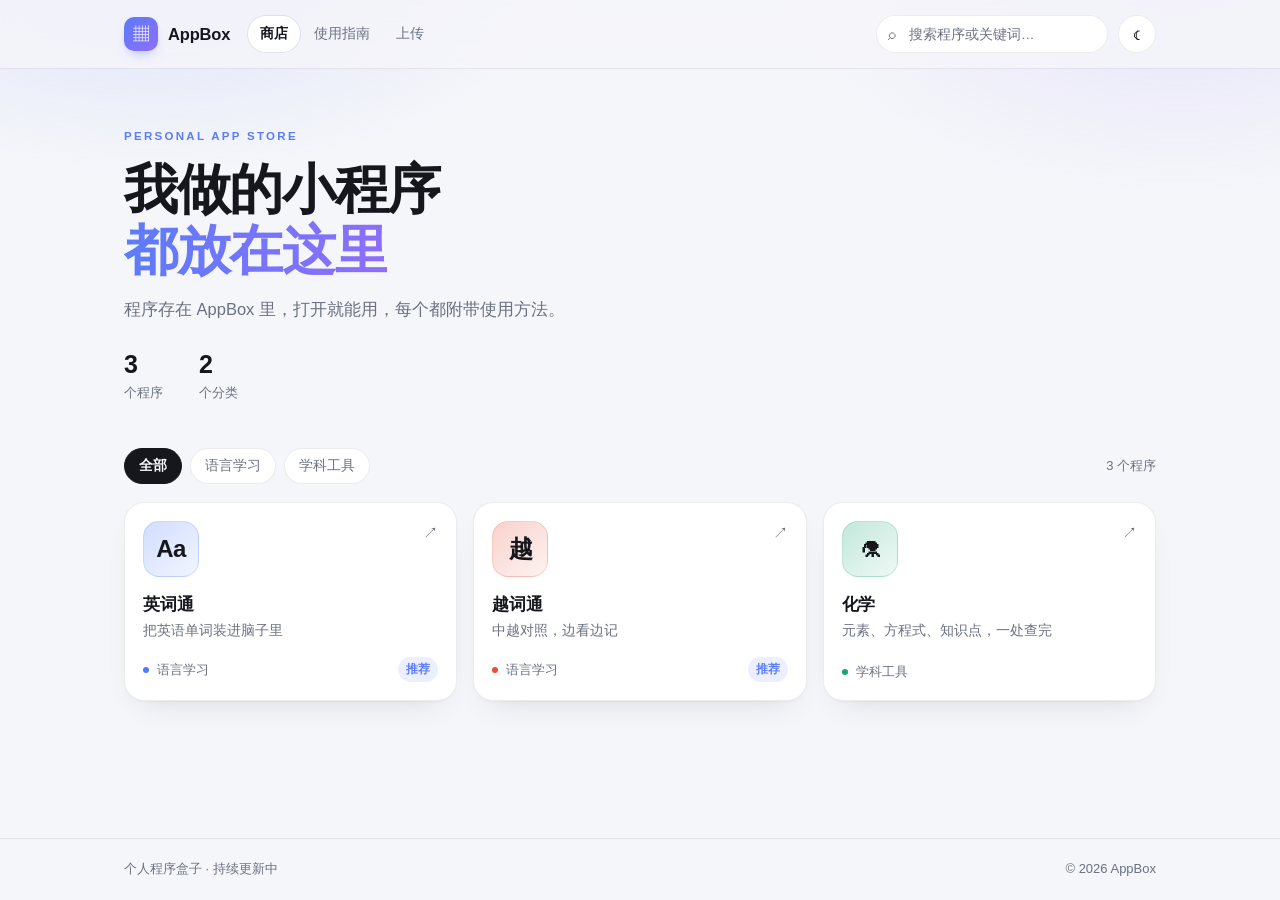
==== index.html @ 3e3a541c "AppBox: add index.html" ====
<!DOCTYPE html>
<html lang="zh-CN">
<head>
  <meta charset="UTF-8">
  <meta name="viewport" content="width=device-width, initial-scale=1">
  <title>AppBox · 我做的小程序都放在这里</title>
  <meta name="description" content="AppBox — 一个属于你自己的程序盒子。程序存在自己的存储空间里，打开就能用，每个程序都附带使用方法。">
  <meta name="theme-color" content="#f5f6fa">
  <link rel="icon" href="data:image/svg+xml,%3Csvg xmlns='http://www.w3.org/2000/svg' viewBox='0 0 32 32'%3E%3Crect width='32' height='32' rx='8' fill='%235b7cfa'/%3E%3Crect x='8' y='8' width='7' height='7' rx='2' fill='white'/%3E%3Crect x='17' y='8' width='7' height='7' rx='2' fill='white'/%3E%3Crect x='8' y='17' width='7' height='7' rx='2' fill='white'/%3E%3Crect x='17' y='17' width='7' height='7' rx='2' fill='white'/%3E%3C/svg%3E">
  <link rel="stylesheet" href="assets/style.css">
</head>
<body>

  <header class="site-header">
    <div class="wrap header-inner">
      <a class="brand" href="#/">
        <span class="brand-mark" id="brandMark">▦</span>
        <span class="brand-name" id="brandName">AppBox</span>
      </a>
      <nav class="site-nav" aria-label="主导航">
        <a href="#/" data-nav="store" class="is-active">商店</a>
        <a href="#/guide" data-nav="guide">使用指南</a>
        <a href="#/upload" data-nav="upload">上传</a>
      </nav>
      <div class="header-tools">
        <label class="search">
          <span aria-hidden="true">⌕</span>
          <input id="searchInput" type="search" placeholder="搜索程序或关键词…" autocomplete="off" aria-label="搜索程序">
        </label>
        <button class="icon-btn" id="themeBtn" type="button" aria-label="切换深色模式">☾</button>
      </div>
    </div>
  </header>

  <main>
    <!-- ============ 商店首页 ============ -->
    <section id="view-store" class="view">
      <div class="wrap">
        <section class="hero">
          <p class="hero-kicker">PERSONAL APP STORE</p>
          <h1>我做的小程序<br><span class="grad">都放在这里</span></h1>
          <p class="hero-sub" id="heroSub">程序存在 AppBox 里，打开就能用，每个都附带使用方法。</p>
          <div class="hero-stats">
            <div class="stat"><strong id="statApps">0</strong><span>个程序</span></div>
            <div class="stat"><strong id="statCats">0</strong><span>个分类</span></div>
          </div>
        </section>

        <div class="toolbar">
          <div class="chips" id="categoryChips" role="group" aria-label="按分类筛选"></div>
          <p class="result-count" id="resultCount" aria-live="polite"></p>
        </div>

        <div class="grid" id="appGrid"></div>

        <div class="empty" id="emptyState" hidden>
          <div class="empty-icon" aria-hidden="true">⌕</div>
          <p>没有找到匹配的程序</p>
          <button class="btn ghost" id="clearSearch" type="button">清空搜索</button>
        </div>
      </div>
    </section>

    <!-- ============ 程序详情（由 JS 渲染） ============ -->
    <section id="view-app" class="view" hidden></section>

    <!-- ============ 上传程序 ============ -->
    <section id="view-upload" class="view" hidden>
      <div class="wrap upload">
        <header class="upload-hero">
          <p class="hero-kicker">PUBLISH</p>
          <h1>上传程序</h1>
          <p class="guide-lead">程序会提交进 AppBox 的仓库/存储空间：网页程序在线打开，安装包和压缩包提供下载。上传需要密码。</p>
        </header>

        <div class="panel auth-panel" id="authPanel">
          <h2>输入上传密码</h2>
          <p class="muted" id="authHint">上传前需要密码。</p>
          <div class="auth-row">
            <input type="password" id="tokenInput" placeholder="上传密码" autocomplete="off">
            <button class="btn primary" id="tokenBtn" type="button">解锁上传</button>
          </div>
          <p class="form-msg" id="authMsg"></p>
        </div>

        <div class="panel" id="githubSetup" hidden>
          <h2>还差几步，把 AppBox 挂到 GitHub</h2>
          <ol class="setup-list">
            <li>创建一个<strong>公开仓库</strong>（例如 <code>AppBox</code>），把整个项目推上去。</li>
            <li>仓库 <strong>Settings → Pages</strong>，选择 Deploy from a branch，分支选 <code>main</code>，目录选 <code>/(root)</code>。</li>
            <li>打开 <code>assets/config.js</code>，把 <code>owner</code> 填成你的 GitHub 用户名，<code>repo</code> 填仓库名，保存并推送。</li>
            <li>创建细粒度令牌：GitHub 头像 → Settings → Developer settings → Personal access tokens → Fine-grained tokens。只授权这个仓库，权限选 <code>Contents: Read and write</code>。</li>
            <li>回到这个页面刷新，输入上传密码，再粘贴一次令牌即可。</li>
          </ol>
          <p class="form-hint">令牌只保存在你的浏览器里，并用上传密码加密，不会写进仓库。Pages 每次发布后约 1 分钟生效。</p>
          <a class="btn ghost" href="https://github.com/settings/personal-access-tokens/new" target="_blank" rel="noopener">创建 GitHub 令牌</a>
        </div>

        <div class="panel" id="tokenPanel" hidden>
          <h2>设置 GitHub 写入令牌</h2>
          <p class="muted">
            粘贴一次细粒度令牌（<code>Contents: Read and write</code>）。它只会加密保存在本机浏览器，
            不会上传到任何服务器，也不会进仓库。换密码或换电脑时重新粘贴即可。
          </p>
          <div class="auth-row">
            <input type="password" id="ghTokenInput" placeholder="github_pat_..." autocomplete="off">
            <button class="btn primary" id="ghTokenBtn" type="button">保存令牌</button>
          </div>
          <p class="form-msg" id="ghTokenMsg"></p>
        </div>

        <form class="panel upload-form" id="uploadForm" hidden>
          <h2>程序信息</h2>

          <div class="form-grid">
            <label class="field">
              <span>类型</span>
              <select id="fKind">
                <option value="web">网页程序 · 上传 zip，站内打开</option>
                <option value="link">外部网址 · 新窗口打开</option>
                <option value="download">可下载文件 · 安装包 / 压缩包</option>
              </select>
            </label>
            <label class="field">
              <span>名称</span>
              <input id="fName" maxlength="60" placeholder="例如：英词通">
            </label>
            <label class="field">
              <span>链接标识</span>
              <input id="fId" maxlength="40" placeholder="例如：yingcitong">
              <span class="form-hint">小写字母、数字、短横线。详情页链接会用它，例如 #/app/yingcitong</span>
            </label>
            <label class="field">
              <span>一句话介绍</span>
              <input id="fTagline" maxlength="80" placeholder="显示在卡片上，越短越好">
            </label>
            <label class="field">
              <span>分类</span>
              <input id="fCategory" maxlength="20" placeholder="例如：语言学习">
            </label>
            <label class="field">
              <span>图标</span>
              <input id="fIcon" maxlength="6" placeholder="一个字符，例如 Aa、越、⚗">
            </label>
            <label class="field">
              <span>主题色</span>
              <input id="fAccent" type="color" value="#5b7cfa">
            </label>
            <label class="field">
              <span>标签</span>
              <input id="fTags" placeholder="用逗号分隔，例如：英语, 单词">
            </label>
          </div>

          <div class="field" id="urlField" hidden>
            <span>网址</span>
            <input id="fUrl" placeholder="https://example.com/你的程序">
            <span class="form-hint">外部网址会在新窗口打开；如果对方网站不允许被嵌入，站内打开会自动关闭。</span>
          </div>

          <div class="field" id="fileField">
            <span id="fileLabel">程序压缩包（zip）</span>
            <input id="fFile" type="file" accept=".zip">
            <span class="form-hint" id="fileHint">把网页程序文件夹压成 zip，压缩包里最外层要有 index.html。</span>
          </div>

          <div class="form-grid">
            <label class="field wide">
              <span>详细介绍</span>
              <textarea id="fDesc" rows="4" placeholder="这个程序是做什么的，适合谁用。空一行会分成新段落。"></textarea>
            </label>
            <label class="field wide">
              <span>使用方法（一行一步，格式：标题 | 说明）</span>
              <textarea id="fUsage" rows="4" placeholder="打开程序 | 点击开始按钮&#10;选择词库 | 选今天要背的一组"></textarea>
            </label>
            <label class="field wide">
              <span>小提示（一行一条）</span>
              <textarea id="fTips" rows="2" placeholder="每天 10 分钟就够"></textarea>
            </label>
          </div>

          <div class="checks">
            <label><input type="checkbox" id="fFeatured"> 标记为推荐</label>
            <label><input type="checkbox" id="fEmbed" checked> 允许站内打开（仅网页程序）</label>
          </div>

          <div class="form-actions">
            <button class="btn primary" id="submitBtn" type="submit">上传并发布</button>
            <span class="form-msg" id="formMsg"></span>
          </div>
          <p class="publish-note" id="publishNote" hidden></p>
        </form>

        <div class="panel" id="managePanel" hidden>
          <h2>已发布的程序</h2>
          <p class="muted">重新上传同一个链接标识会覆盖旧程序；删除会同时清掉存储里的文件。</p>
          <ul class="manage-list" id="manageList"></ul>
        </div>
      </div>
    </section>

    <!-- ============ 使用指南 ============ -->
    <section id="view-guide" class="view" hidden>
      <div class="wrap guide">
        <header class="guide-hero">
          <p class="hero-kicker">HOW TO USE</p>
          <h1>使用指南</h1>
          <p class="guide-lead">AppBox 可以免费挂在 GitHub Pages 上：网页程序在线打开，安装包提供下载，上传需要密码。下面是完整用法。</p>
          <div class="toc">
            <button class="chip" type="button" data-scroll="sec-use">怎么用这个站</button>
            <button class="chip" type="button" data-scroll="sec-type">三种程序类型</button>
            <button class="chip" type="button" data-scroll="sec-add">上传程序</button>
            <button class="chip" type="button" data-scroll="sec-github">GitHub 上线</button>
            <button class="chip" type="button" data-scroll="sec-faq">常见问题</button>
          </div>
        </header>

        <section class="guide-sec" id="sec-use">
          <h2><span class="step-num">1</span>怎么用这个站</h2>
          <ul class="plain">
            <li><strong>浏览：</strong>首页的卡片就是所有程序，点进去能看到介绍和具体的使用方法。</li>
            <li><strong>查找：</strong>右上角可以搜名字、标签和介绍；顶部的分类可以只看某一类。</li>
            <li><strong>打开：</strong>网页程序会在站内窗口直接运行，也可以单独开一页；可下载文件会触发下载。</li>
            <li><strong>分享：</strong>每个程序都有独立链接，点「复制链接」发给别人，对方打开就直接到那个程序。</li>
          </ul>
          <div class="callout">手机上也能用，页面会自动适配窄屏。站点发布到网上之后，发给朋友一个网址就够了。</div>
        </section>

        <section class="guide-sec" id="sec-type">
          <h2><span class="step-num">2</span>三种程序类型</h2>
          <p>上传时按程序的实际形态选一种即可：</p>
          <div class="table-wrap">
            <table>
              <thead>
                <tr><th>类型</th><th>适合什么</th><th>访客看到</th></tr>
              </thead>
              <tbody>
                <tr>
                  <td><strong>网页程序</strong></td>
                  <td>HTML / CSS / JS 做的工具、小游戏、练习页</td>
                  <td>「打开程序」，在站内窗口里运行</td>
                </tr>
                <tr>
                  <td><strong>外部网址</strong></td>
                  <td>已经部署在别处的网页</td>
                  <td>「打开链接」，新窗口跳转</td>
                </tr>
                <tr>
                  <td><strong>可下载文件</strong></td>
                  <td>exe、apk、zip、安装包、文档</td>
                  <td>「下载程序」，从 AppBox 下载</td>
                </tr>
              </tbody>
            </table>
          </div>
          <div class="callout">网页程序只能访问自己目录里的文件。如果程序需要读取用户电脑上的文件，请用「可下载文件」或改成让用户手动选择文件。</div>
        </section>

        <section class="guide-sec" id="sec-add">
          <h2><span class="step-num">3</span>上传程序</h2>

          <div class="guide-step">
            <h3>第一步：打开站点</h3>
            <p><strong>GitHub 模式：</strong>直接访问你的 Pages 地址，一般是 <code>https://用户名.github.io/仓库名/</code>。</p>
            <p><strong>本地模式：</strong>双击 <code>start.bat</code>，浏览器会自动打开 http://localhost:8080 。</p>
          </div>

          <div class="guide-step">
            <h3>第二步：输入上传密码</h3>
            <p>点顶部「上传」，输入上传密码。密码在 <code>assets/config.js</code> 里以哈希形式保存，不存明文。</p>
            <p>GitHub 模式下第一次还需要粘贴一次 GitHub 写入令牌。令牌只保存在本机浏览器里，用密码加密，不会进仓库；换电脑或换密码时重新粘贴即可。</p>
          </div>

          <div class="guide-step">
            <h3>第三步：填写程序信息</h3>
            <p>名称和「链接标识」是必填的。链接标识决定详情页地址，只能用<strong>小写字母、数字和短横线</strong>，例如 <code>yingcitong</code>。图标可以填一个字符，也可以用 <code>assets/</code> 下的图片路径。</p>
            <p>「使用方法」一行写一步，用竖线分开标题和说明，例如：</p>
            <pre class="tree">打开程序 | 点击开始按钮
选择词库 | 选今天要背的一组
开始记忆 | 认识的点「认识」，不熟的点「再记一次」</pre>
          </div>

          <div class="guide-step">
            <h3>第四步：选文件或填网址</h3>
            <ul class="plain">
              <li><strong>网页程序：</strong>选择整个程序文件夹，最外层要有 <code>index.html</code>。GitHub 模式会逐个文件提交到 <code>apps/标识/</code>；本地模式上传 zip，服务器会解压到同一位置。</li>
              <li><strong>外部网址：</strong>直接填以 <code>http://</code> 或 <code>https://</code> 开头的地址。</li>
              <li><strong>可下载文件：</strong>选一个文件，提交到 <code>files/</code>，访客点按钮就下载。</li>
            </ul>
            <p>GitHub 免费仓库单文件上限 100 MB，Pages 站点总量 1 GB，所以上传页把单个文件限制在 50 MB；更大的安装包建议放到 GitHub Releases。</p>
          </div>

          <div class="guide-step">
            <h3>第五步：发布</h3>
            <p>点「上传并发布」。GitHub 模式会把文件和信息提交到仓库，Pages 大约 1 分钟后更新；本地模式会立即生效。要换版本时，用<strong>同一个链接标识</strong>重新上传，会覆盖旧程序。</p>
          </div>
        </section>

        <section class="guide-sec" id="sec-github">
          <h2><span class="step-num">4</span>GitHub 免费上线</h2>
          <p>AppBox 的 GitHub 模式是纯静态的，不需要服务器，也不需要付费：</p>

          <div class="guide-step">
            <h3>1. 推送仓库</h3>
            <p>在 GitHub 新建一个<strong>公开仓库</strong>（建议叫 <code>AppBox</code>），把整个项目推上去。免费账号的 Pages 只能发布公开仓库，所以程序源码和文件都是公开的。</p>
          </div>

          <div class="guide-step">
            <h3>2. 打开 Pages</h3>
            <p>仓库 <strong>Settings → Pages</strong>，Source 选 <code>Deploy from a branch</code>，分支选 <code>main</code>，目录选 <code>/(root)</code>。保存后等一两分钟。</p>
          </div>

          <div class="guide-step">
            <h3>3. 填仓库信息</h3>
            <p>打开 <code>assets/config.js</code>，把 <code>mode</code> 保持为 <code>github</code>，填好 <code>owner</code>（用户名）和 <code>repo</code>（仓库名），推送后刷新站点。</p>
          </div>

          <div class="guide-step">
            <h3>4. 创建写入令牌</h3>
            <p>GitHub 头像 → Settings → Developer settings → Personal access tokens → Fine-grained tokens，新建令牌：只授权这个仓库，把 <code>Contents</code> 权限设为 <code>Read and write</code>。复制令牌，回到上传页粘贴一次。</p>
          </div>

          <div class="guide-step">
            <h3>5. 上传并等待部署</h3>
            <p>上传后，内容会作为一次提交进入仓库，Pages 自动重新发布，通常 1 分钟左右生效。可以在仓库的 Actions 页面看部署进度。</p>
          </div>

          <div class="callout">
            <strong>免费额度：</strong>Pages 站点不超过 1 GB，带宽约 100 GB/月，仓库单文件上限 100 MB；单个 Release 文件小于 2 GiB。
            学习类小工具完全够用。更大的安装包请放到 GitHub Releases，再在商店里填外部网址。
          </div>

          <p>目录结构很简单：网页程序在 <code>apps/标识/</code>，下载文件在 <code>files/</code>，程序列表在 <code>data/apps.json</code>。备份就是 <code>git clone</code>，换电脑不会丢。</p>
          <p><strong>本地预览：</strong>把 <code>mode</code> 改成 <code>server</code>，双击 <code>start.bat</code>，上传会保存到本机；再改回 <code>github</code> 推送即可上线。</p>
        </section>

        <section class="guide-sec" id="sec-faq">
          <h2><span class="step-num">5</span>常见问题</h2>
          <dl class="faq">
            <dt>为什么不能直接放一个本地 HTML 链接？</dt>
            <dd>本地路径只有你这台电脑能打开，别人访问会 404。现在程序提交到 GitHub 仓库，通过 Pages 网址访问，谁打开链接都能用。</dd>
            <dt>上传密码不正确？</dt>
            <dd>密码只认 <code>assets/config.js</code> 里 <code>passwordHash</code> 对应的那一个，区分大小写，前后不要带空格。忘记密码时，用文件顶部注释里的命令重新生成哈希并替换。</dd>
            <dt>提示 GitHub 令牌无效或没有权限？</dt>
            <dd>令牌需要只授权当前仓库，并给了 <code>Contents: Read and write</code>；过期、复制不完整、或授权了别的仓库都会失败。重新生成一个再粘贴即可。</dd>
            <dt>发布后打开是 404 或旧页面？</dt>
            <dd>GitHub Pages 需要 1 分钟左右重新部署，去仓库 Actions 看进度。网页程序要确认文件夹最外层有 <code>index.html</code>；本地模式上传 zip 时也一样。</dd>
            <dt>网页程序为什么读不到电脑里的文件？</dt>
            <dd>网页程序运行在浏览器沙箱里，只能访问自己目录里的文件。需要读写本地文件时，选「可下载文件」，或让程序提供文件选择按钮。</dd>
            <dt>怎么更新已经发布的程序？</dt>
            <dd>在「上传」页用同一个链接标识重新提交，旧条目和文件会被覆盖。只想改介绍文字，也可以重新填写信息后提交。</dd>
            <dt>上传的文件存在哪？怎么备份？</dt>
            <dd>网页程序在 <code>apps/</code>，下载文件在 <code>files/</code>，信息在 <code>data/apps.json</code>，都在仓库里。备份就是 <code>git clone</code> 或复制整个项目。</dd>
            <dt>密码能真正保护上传吗？</dt>
            <dd>密码只用于本机解锁和加密令牌；真正拦住写入的是 GitHub 令牌。因此仓库里看不到密码明文，也看不到令牌明文。请不要把密码和令牌发给别人。</dd>
            <dt>手机能上传吗？</dt>
            <dd>能，打开同一网址、输入密码并粘贴一次令牌即可。大文件和文件夹建议用电脑上传，更稳定。</dd>
          </dl>
        </section>
      </div>
    </section>
  </main>

  <footer class="site-footer">
    <div class="wrap footer-inner">
      <span id="footerText">个人程序盒子 · 持续更新中</span>
      <span>© <span id="footerYear">2026</span> AppBox</span>
    </div>
  </footer>

  <!-- ============ 站内浏览器窗口 ============ -->
  <div class="embed-layer" id="embedLayer" hidden>
    <div class="embed-shell">
      <div class="embed-bar">
        <span class="traffic" aria-hidden="true"><i></i><i></i><i></i></span>
        <span class="embed-title" id="embedTitle">程序</span>
        <div class="embed-actions">
          <button class="btn ghost sm" id="embedNewWindow" type="button">↗ 新窗口</button>
          <button class="btn primary sm" id="embedClose" type="button">关闭</button>
        </div>
      </div>
      <iframe class="embed-frame" id="embedFrame" src="about:blank" title="程序窗口"></iframe>
    </div>
  </div>

  <script src="assets/config.js"></script>
  <script src="assets/github.js"></script>
  <script src="assets/app.js"></script>
</body>
</html>
---- assets/style.css ----
/* =========================================================
   AppBox · 个人程序盒子
   ========================================================= */

:root {
  --bg: #f5f6fa;
  --bg-soft: #eceef6;
  --surface: #ffffff;
  --surface-2: #f8f9fd;
  --text: #15171d;
  --muted: #6a7180;
  --border: rgba(20, 24, 36, 0.08);
  --shadow: 0 1px 2px rgba(16, 20, 32, 0.04), 0 14px 34px -18px rgba(16, 20, 32, 0.16);
  --shadow-lift: 0 2px 6px rgba(16, 20, 32, 0.05), 0 26px 48px -22px rgba(16, 20, 32, 0.26);
  --accent: #5b7cfa;
  --accent-2: #8f6dfb;
  --glow-1: rgba(91, 124, 250, 0.16);
  --glow-2: rgba(143, 109, 251, 0.13);
  --radius: 20px;
  --header-h: 68px;
  color-scheme: light;
}

html[data-theme="dark"] {
  --bg: #0d0f14;
  --bg-soft: #141821;
  --surface: #161a22;
  --surface-2: #1b2029;
  --text: #e9ecf3;
  --muted: #99a2b3;
  --border: rgba(255, 255, 255, 0.08);
  --shadow: 0 1px 2px rgba(0, 0, 0, 0.3), 0 16px 40px -20px rgba(0, 0, 0, 0.58);
  --shadow-lift: 0 2px 8px rgba(0, 0, 0, 0.35), 0 28px 56px -24px rgba(0, 0, 0, 0.7);
  --glow-1: rgba(91, 124, 250, 0.2);
  --glow-2: rgba(143, 109, 251, 0.16);
  color-scheme: dark;
}

* { box-sizing: border-box; }

html {
  -webkit-text-size-adjust: 100%;
  scroll-behavior: smooth;
  scroll-padding-top: 90px;
}

body {
  margin: 0;
  min-height: 100vh;
  display: flex;
  flex-direction: column;
  background: var(--bg);
  color: var(--text);
  font-family: -apple-system, BlinkMacSystemFont, "Segoe UI", "PingFang SC",
    "Hiragino Sans GB", "Microsoft YaHei", sans-serif;
  line-height: 1.6;
  -webkit-font-smoothing: antialiased;
}

body::before {
  content: "";
  position: fixed;
  inset: 0;
  z-index: -1;
  background:
    radial-gradient(620px 320px at 12% -6%, var(--glow-1), transparent 70%),
    radial-gradient(560px 300px at 92% -2%, var(--glow-2), transparent 70%);
  pointer-events: none;
}

body.no-scroll { overflow: hidden; }

::selection { background: rgba(91, 124, 250, 0.25); }

a { color: inherit; }

:focus-visible {
  outline: 2px solid var(--accent);
  outline-offset: 2px;
  border-radius: 6px;
}

.wrap {
  width: 100%;
  max-width: 1080px;
  margin: 0 auto;
  padding: 0 24px;
}

.view[hidden],
.embed-layer[hidden],
.empty[hidden] {
  display: none !important;
}

main { flex: 1; }

/* ---------------- Header ---------------- */

.site-header {
  position: sticky;
  top: 0;
  z-index: 50;
  background: var(--bg);
  border-bottom: 1px solid var(--border);
}

@supports (backdrop-filter: blur(14px)) {
  .site-header {
    background: color-mix(in srgb, var(--bg) 80%, transparent);
    backdrop-filter: blur(14px);
  }
}

.header-inner {
  display: flex;
  align-items: center;
  gap: 18px;
  height: var(--header-h);
}

.brand {
  display: flex;
  align-items: center;
  gap: 10px;
  text-decoration: none;
  color: inherit;
  flex: none;
}

.brand-mark {
  width: 34px;
  height: 34px;
  border-radius: 10px;
  display: grid;
  place-items: center;
  background: linear-gradient(135deg, var(--accent), var(--accent-2));
  color: #fff;
  font-size: 16px;
  line-height: 1;
  box-shadow: 0 6px 14px -7px rgba(91, 124, 250, 0.75);
}

.brand-name {
  font-weight: 700;
  font-size: 16.5px;
  letter-spacing: -0.01em;
}

.site-nav {
  display: flex;
  gap: 2px;
}

.site-nav a {
  padding: 7px 12px;
  border-radius: 999px;
  font-size: 13.5px;
  color: var(--muted);
  text-decoration: none;
  transition: background 0.18s ease, color 0.18s ease;
  white-space: nowrap;
}

.site-nav a:hover,
.site-nav a.is-active {
  color: var(--text);
  background: var(--surface);
}

.site-nav a.is-active {
  font-weight: 600;
  box-shadow: 0 0 0 1px var(--border);
}

.header-tools {
  margin-left: auto;
  display: flex;
  align-items: center;
  gap: 10px;
}

.search {
  position: relative;
  display: flex;
  align-items: center;
}

.search > span {
  position: absolute;
  left: 12px;
  color: var(--muted);
  font-size: 15px;
  pointer-events: none;
}

.search input {
  width: 232px;
  height: 38px;
  padding: 0 14px 0 32px;
  border-radius: 999px;
  border: 1px solid var(--border);
  background: var(--surface);
  color: var(--text);
  font-family: inherit;
  font-size: 13.5px;
  outline: none;
  transition: border-color 0.18s ease, box-shadow 0.18s ease;
}

.search input::placeholder { color: var(--muted); }

.search input:focus {
  border-color: var(--accent);
  box-shadow: 0 0 0 3px rgba(91, 124, 250, 0.18);
}

.icon-btn {
  width: 38px;
  height: 38px;
  flex: none;
  border-radius: 999px;
  border: 1px solid var(--border);
  background: var(--surface);
  color: var(--text);
  font-size: 15px;
  cursor: pointer;
  display: grid;
  place-items: center;
  transition: background 0.18s ease;
}

.icon-btn:hover { background: var(--surface-2); }

/* ---------------- Hero ---------------- */

.hero { padding: 58px 0 38px; }

.hero-kicker {
  margin: 0 0 14px;
  font-size: 11.5px;
  font-weight: 700;
  letter-spacing: 0.2em;
  color: var(--accent);
}

.hero h1 {
  margin: 0 0 16px;
  font-size: clamp(34px, 5.4vw, 54px);
  line-height: 1.12;
  letter-spacing: -0.025em;
  font-weight: 800;
}

.grad {
  background: linear-gradient(100deg, var(--accent), var(--accent-2));
  -webkit-background-clip: text;
  background-clip: text;
  color: transparent;
}

.hero-sub {
  margin: 0 0 26px;
  max-width: 520px;
  font-size: 16.5px;
  color: var(--muted);
}

.hero-stats {
  display: flex;
  gap: 36px;
}

.stat strong {
  display: block;
  font-size: 25px;
  line-height: 1.2;
  letter-spacing: -0.02em;
}

.stat span {
  font-size: 12.5px;
  color: var(--muted);
}

/* ---------------- Toolbar / chips ---------------- */

.toolbar {
  display: flex;
  align-items: center;
  gap: 16px;
  flex-wrap: wrap;
  margin: 6px 0 18px;
}

.chips {
  display: flex;
  flex-wrap: wrap;
  gap: 8px;
}

.chip {
  padding: 8px 14px;
  border-radius: 999px;
  border: 1px solid var(--border);
  background: var(--surface);
  color: var(--muted);
  font-family: inherit;
  font-size: 13.5px;
  cursor: pointer;
  transition: background 0.18s ease, color 0.18s ease, border-color 0.18s ease;
}

.chip:hover { color: var(--text); }

.chip.is-active {
  background: var(--text);
  border-color: var(--text);
  color: var(--bg);
  font-weight: 600;
}

.result-count {
  margin: 0 0 0 auto;
  font-size: 13px;
  color: var(--muted);
  white-space: nowrap;
}

/* ---------------- App grid ---------------- */

.grid {
  display: grid;
  grid-template-columns: repeat(auto-fill, minmax(248px, 1fr));
  gap: 16px;
  padding-bottom: 64px;
}

.card {
  display: flex;
  flex-direction: column;
  gap: 14px;
  padding: 18px;
  background: var(--surface);
  border: 1px solid var(--border);
  border-radius: var(--radius);
  box-shadow: var(--shadow);
  text-decoration: none;
  color: inherit;
  transition: transform 0.22s ease, box-shadow 0.22s ease, border-color 0.22s ease;
}

.card:hover {
  transform: translateY(-3px);
  box-shadow: var(--shadow-lift);
  border-color: rgba(91, 124, 250, 0.28);
}

.card-top {
  display: flex;
  align-items: flex-start;
  justify-content: space-between;
  gap: 10px;
}

.app-icon {
  width: 56px;
  height: 56px;
  flex: none;
  display: grid;
  place-items: center;
  border-radius: 16px;
  border: 1px solid transparent;
  font-size: 24px;
  font-weight: 700;
  line-height: 1;
  letter-spacing: -0.02em;
  overflow: hidden;
}

.app-icon.has-img img {
  width: 78%;
  height: 78%;
  object-fit: contain;
}

.app-icon.big {
  width: 88px;
  height: 88px;
  border-radius: 24px;
  font-size: 32px;
}

.card-arrow {
  color: var(--muted);
  font-size: 15px;
  transition: transform 0.22s ease, color 0.22s ease;
}

.card:hover .card-arrow {
  transform: translate(2px, -2px);
  color: var(--text);
}

.card h3 {
  margin: 0 0 2px;
  font-size: 17px;
  letter-spacing: -0.01em;
}

.card p {
  margin: 0;
  font-size: 13.5px;
  line-height: 1.55;
  color: var(--muted);
}

.card-foot {
  margin-top: auto;
  padding-top: 2px;
  display: flex;
  align-items: center;
  gap: 8px;
  font-size: 12.5px;
  color: var(--muted);
}

.cat-dot {
  width: 6px;
  height: 6px;
  border-radius: 999px;
  flex: none;
}

.badge {
  margin-left: auto;
  padding: 3px 8px;
  border-radius: 999px;
  background: rgba(91, 124, 250, 0.12);
  color: var(--accent);
  font-size: 11.5px;
  font-weight: 600;
}

/* ---------------- Empty ---------------- */

.empty {
  padding: 56px 0 80px;
  text-align: center;
  color: var(--muted);
}

.empty-icon {
  font-size: 40px;
  line-height: 1;
  margin-bottom: 12px;
  color: var(--border);
}

.empty p { margin: 0 0 18px; }

/* ---------------- Buttons ---------------- */

.btn {
  display: inline-flex;
  align-items: center;
  justify-content: center;
  gap: 8px;
  padding: 11px 18px;
  border-radius: 12px;
  border: 1px solid transparent;
  font-family: inherit;
  font-size: 14px;
  font-weight: 600;
  line-height: 1.4;
  cursor: pointer;
  text-decoration: none;
  transition: transform 0.16s ease, background 0.18s ease, border-color 0.18s ease,
    box-shadow 0.18s ease, filter 0.18s ease;
}

.btn.primary {
  background: linear-gradient(135deg, var(--accent), var(--accent-2));
  color: #fff;
  box-shadow: 0 10px 22px -12px rgba(91, 124, 250, 0.9);
}

.btn.primary:hover {
  transform: translateY(-1px);
  filter: brightness(1.04);
}

.btn.primary:active { transform: translateY(0); }

.btn.ghost {
  background: var(--surface);
  border-color: var(--border);
  color: var(--text);
}

.btn.ghost:hover { background: var(--surface-2); }

.btn[disabled] {
  opacity: 0.5;
  cursor: not-allowed;
  transform: none;
}

.btn.sm {
  padding: 7px 13px;
  font-size: 12.5px;
  border-radius: 9px;
}

/* ---------------- Detail ---------------- */

.detail { padding: 32px 0 72px; }

.back {
  display: inline-flex;
  align-items: center;
  gap: 6px;
  margin-bottom: 22px;
  font-size: 14px;
  color: var(--muted);
  text-decoration: none;
  transition: color 0.18s ease;
}

.back:hover { color: var(--text); }

.detail-hero {
  position: relative;
  overflow: hidden;
  display: flex;
  align-items: flex-start;
  gap: 24px;
  padding: 28px;
  margin-bottom: 20px;
  background: var(--surface);
  border: 1px solid var(--border);
  border-radius: 24px;
  box-shadow: var(--shadow);
}

.detail-hero::after {
  content: "";
  position: absolute;
  right: -90px;
  top: -130px;
  width: 320px;
  height: 320px;
  border-radius: 50%;
  background: radial-gradient(circle, var(--app-accent, var(--accent)) 0%, transparent 66%);
  opacity: 0.13;
  pointer-events: none;
}

.detail-head {
  min-width: 0;
  position: relative;
  z-index: 1;
}

.eyebrow {
  display: inline-block;
  margin-bottom: 6px;
  font-size: 11.5px;
  font-weight: 700;
  letter-spacing: 0.14em;
  text-transform: uppercase;
  color: var(--app-accent, var(--accent));
}

.detail h1 {
  margin: 0 0 6px;
  font-size: clamp(26px, 4vw, 38px);
  line-height: 1.2;
  letter-spacing: -0.025em;
}

.detail-tagline {
  margin: 0 0 12px;
  font-size: 16px;
  color: var(--muted);
}

.tags {
  display: flex;
  flex-wrap: wrap;
  gap: 6px;
}

.tag {
  padding: 3px 10px;
  border-radius: 999px;
  background: var(--bg-soft);
  border: 1px solid var(--border);
  font-size: 12px;
  color: var(--muted);
}

.actions {
  display: flex;
  flex-wrap: wrap;
  gap: 10px;
  margin-top: 20px;
}

.detail-body {
  display: grid;
  grid-template-columns: minmax(0, 1fr) 300px;
  gap: 20px;
  align-items: start;
}

.panel {
  padding: 26px;
  background: var(--surface);
  border: 1px solid var(--border);
  border-radius: var(--radius);
  box-shadow: var(--shadow);
}

.panel > h2 {
  margin: 0 0 12px;
  font-size: 16px;
  letter-spacing: 0.01em;
}

.panel > h2:not(:first-child) { margin-top: 28px; }

.panel > p {
  margin: 0 0 12px;
  font-size: 14.8px;
  line-height: 1.8;
}

.panel > p:last-child { margin-bottom: 0; }

.steps {
  list-style: none;
  margin: 2px 0 0;
  padding: 0;
  counter-reset: step;
  display: grid;
  gap: 18px;
}

.steps li {
  counter-increment: step;
  position: relative;
  padding-left: 44px;
}

.steps li::before {
  content: counter(step);
  position: absolute;
  left: 0;
  top: 0;
  width: 28px;
  height: 28px;
  display: grid;
  place-items: center;
  border-radius: 999px;
  background: var(--bg-soft);
  border: 1px solid var(--border);
  font-size: 13px;
  font-weight: 700;
}

.steps h4 {
  margin: 2px 0 2px;
  font-size: 14.5px;
}

.steps p {
  margin: 0;
  font-size: 13.8px;
  line-height: 1.75;
  color: var(--muted);
}

.panel.side {
  position: sticky;
  top: calc(var(--header-h) + 20px);
}

.panel.side h3 {
  margin: 0 0 10px;
  font-size: 13.5px;
  letter-spacing: 0.04em;
  color: var(--muted);
}

.tips {
  margin: 0;
  padding-left: 18px;
  font-size: 13.5px;
  line-height: 1.75;
  color: var(--muted);
}

.tips li { margin-bottom: 8px; }
.tips li:last-child { margin-bottom: 0; }

.meta {
  margin: 20px 0 0;
  padding-top: 16px;
  border-top: 1px solid var(--border);
  display: grid;
  gap: 9px;
  font-size: 13px;
}

.meta-row {
  display: flex;
  justify-content: space-between;
  gap: 12px;
}

.meta dt { color: var(--muted); }
.meta dd { margin: 0; text-align: right; }

/* ---------------- Guide ---------------- */

.guide {
  max-width: 780px;
  padding-top: 48px;
  padding-bottom: 72px;
}

.guide-hero h1 {
  margin: 0 0 14px;
  font-size: clamp(30px, 4.4vw, 42px);
  letter-spacing: -0.025em;
}

.guide-lead {
  margin: 0 0 22px;
  font-size: 16px;
  color: var(--muted);
  max-width: 620px;
}

.toc {
  display: flex;
  flex-wrap: wrap;
  gap: 8px;
}

.guide-sec {
  margin-top: 46px;
  scroll-margin-top: 92px;
}

.guide-sec h2 {
  display: flex;
  align-items: center;
  gap: 12px;
  margin: 0 0 14px;
  font-size: 21px;
  letter-spacing: -0.01em;
}

.step-num {
  width: 28px;
  height: 28px;
  flex: none;
  display: grid;
  place-items: center;
  border-radius: 9px;
  background: linear-gradient(135deg, var(--accent), var(--accent-2));
  color: #fff;
  font-size: 14px;
  font-weight: 700;
}

.guide-sec p {
  margin: 0 0 12px;
  font-size: 14.8px;
  line-height: 1.8;
  color: var(--muted);
}

.guide-sec p:last-child { margin-bottom: 0; }

.guide-step {
  margin: 20px 0;
  padding-left: 16px;
  border-left: 2px solid var(--border);
}

.guide-step h3 {
  margin: 0 0 6px;
  font-size: 15px;
}

.plain {
  margin: 0;
  padding-left: 20px;
  font-size: 14.8px;
  line-height: 1.85;
  color: var(--muted);
}

.plain li { margin-bottom: 8px; }
.plain strong { color: var(--text); }

code {
  font-family: ui-monospace, SFMono-Regular, Consolas, "Courier New", monospace;
  font-size: 0.9em;
  padding: 2px 6px;
  border-radius: 5px;
  background: var(--bg-soft);
  border: 1px solid var(--border);
}

.tree {
  margin: 14px 0;
  padding: 16px 18px;
  border-radius: 14px;
  background: var(--surface);
  border: 1px solid var(--border);
  color: var(--muted);
  font-family: ui-monospace, SFMono-Regular, Consolas, "Courier New", monospace;
  font-size: 13px;
  line-height: 1.7;
  overflow-x: auto;
}

.tree code { border: 0; background: none; padding: 0; }

.code-wrap {
  position: relative;
  margin: 14px 0 0;
}

.code-block {
  margin: 0;
  padding: 18px;
  border-radius: 14px;
  background: #12151c;
  border: 1px solid rgba(255, 255, 255, 0.07);
  color: #dfe5f0;
  font-family: ui-monospace, SFMono-Regular, Consolas, "Courier New", monospace;
  font-size: 13px;
  line-height: 1.7;
  overflow-x: auto;
}

.copy-btn {
  position: absolute;
  top: 10px;
  right: 10px;
  padding: 5px 10px;
  border-radius: 8px;
  border: 1px solid rgba(255, 255, 255, 0.16);
  background: rgba(255, 255, 255, 0.07);
  color: #cfd6e4;
  font-family: inherit;
  font-size: 12px;
  cursor: pointer;
  transition: background 0.18s ease;
}

.copy-btn:hover { background: rgba(255, 255, 255, 0.14); }

.table-wrap { overflow-x: auto; }

table {
  width: 100%;
  border-collapse: collapse;
  font-size: 13.5px;
  margin: 8px 0;
}

th,
td {
  padding: 10px 12px;
  text-align: left;
  vertical-align: top;
  border-bottom: 1px solid var(--border);
}

th {
  font-size: 12.5px;
  font-weight: 600;
  color: var(--muted);
  white-space: nowrap;
}

td { color: var(--muted); }
td:first-child { color: var(--text); white-space: nowrap; }

.callout {
  margin: 16px 0;
  padding: 14px 16px;
  border-radius: 12px;
  background: var(--surface);
  border: 1px solid var(--border);
  border-left: 3px solid var(--accent);
  font-size: 13.8px;
  line-height: 1.75;
  color: var(--muted);
}

.faq { margin: 0; }

.faq dt {
  margin-top: 16px;
  font-size: 14.5px;
  font-weight: 600;
  color: var(--text);
}

.faq dt:first-child { margin-top: 0; }

.faq dd {
  margin: 4px 0 0;
  font-size: 14px;
  line-height: 1.8;
  color: var(--muted);
}

/* ---------------- Footer ---------------- */

.site-footer {
  border-top: 1px solid var(--border);
  padding: 20px 0;
  font-size: 13px;
  color: var(--muted);
}

.footer-inner {
  display: flex;
  align-items: center;
  justify-content: space-between;
  gap: 12px;
  flex-wrap: wrap;
}

/* ---------------- Embed window ---------------- */

.embed-layer {
  position: fixed;
  inset: 0;
  z-index: 100;
  display: flex;
  flex-direction: column;
  padding: 16px;
  background: rgba(8, 10, 16, 0.55);
  backdrop-filter: blur(6px);
  animation: fade-in 0.18s ease;
}

.embed-shell {
  flex: 1;
  min-height: 0;
  display: flex;
  flex-direction: column;
  overflow: hidden;
  background: var(--surface);
  border: 1px solid var(--border);
  border-radius: 18px;
  box-shadow: 0 40px 90px -30px rgba(0, 0, 0, 0.65);
}

.embed-bar {
  height: 52px;
  flex: none;
  display: flex;
  align-items: center;
  gap: 10px;
  padding: 0 14px;
  background: var(--surface-2);
  border-bottom: 1px solid var(--border);
}

.traffic {
  display: flex;
  gap: 6px;
  margin-right: 4px;
}

.traffic i {
  width: 10px;
  height: 10px;
  border-radius: 999px;
  background: #ff5f57;
}

.traffic i:nth-child(2) { background: #febc2e; }
.traffic i:nth-child(3) { background: #28c840; }

.embed-title {
  font-size: 13.5px;
  font-weight: 600;
  white-space: nowrap;
  overflow: hidden;
  text-overflow: ellipsis;
}

.embed-actions {
  margin-left: auto;
  display: flex;
  gap: 8px;
  flex: none;
}

.embed-frame {
  flex: 1;
  width: 100%;
  min-height: 0;
  border: 0;
  background: #fff;
}

@keyframes fade-in {
  from { opacity: 0; }
  to { opacity: 1; }
}

/* ---------------- Toast ---------------- */

.toast {
  position: fixed;
  left: 50%;
  bottom: 32px;
  z-index: 200;
  transform: translate(-50%, 12px);
  padding: 10px 18px;
  border-radius: 999px;
  background: var(--text);
  color: var(--bg);
  font-size: 13px;
  box-shadow: 0 14px 34px -12px rgba(0, 0, 0, 0.45);
  opacity: 0;
  pointer-events: none;
  transition: opacity 0.22s ease, transform 0.22s ease;
}

.toast.is-show {
  opacity: 1;
  transform: translate(-50%, 0);
}

/* ---------------- Responsive ---------------- */

@media (max-width: 900px) {
  .detail-body { grid-template-columns: 1fr; }
  .panel.side { position: static; }
  .search input { width: 186px; }
}

@media (max-width: 680px) {
  .wrap { padding: 0 18px; }

  .header-inner {
    height: auto;
    flex-wrap: wrap;
    row-gap: 10px;
    padding: 10px 0;
  }

  .site-nav { order: 2; margin-left: auto; }
  .header-tools { order: 3; flex: 1 1 100%; }
  .search { flex: 1; }
  .search input { width: 100%; }

  .hero { padding: 40px 0 28px; }
  .hero-stats { gap: 28px; }

  .grid {
    grid-template-columns: repeat(auto-fill, minmax(200px, 1fr));
    gap: 12px;
    padding-bottom: 48px;
  }

  .detail { padding: 24px 0 56px; }
  .detail-hero {
    flex-direction: column;
    gap: 16px;
    padding: 22px;
  }
  .app-icon.big { width: 72px; height: 72px; font-size: 26px; border-radius: 20px; }
  .panel { padding: 20px; }

  .guide { padding-top: 34px; }
  .guide-sec { margin-top: 36px; }

  .embed-layer { padding: 8px; }
  .traffic { display: none; }
  .embed-bar { height: 46px; }
}

@media (prefers-reduced-motion: reduce) {
  *,
  *::before,
  *::after {
    animation-duration: 0.01ms !important;
    transition-duration: 0.01ms !important;
  }
  html { scroll-behavior: auto; }
}

/* ---------------- 上传页 ---------------- */

.upload {
  max-width: 820px;
  padding-top: 46px;
  padding-bottom: 76px;
}

.upload-hero { margin-bottom: 26px; }

.upload-hero h1 {
  margin: 0 0 12px;
  font-size: clamp(30px, 4.4vw, 42px);
  letter-spacing: -0.025em;
}

.auth-panel { max-width: 560px; }

.auth-panel > h2 {
  margin: 0 0 8px;
  font-size: 17px;
}

.muted {
  color: var(--muted);
  font-size: 13.5px;
  line-height: 1.75;
}

.auth-row {
  display: flex;
  gap: 10px;
  margin-top: 14px;
}

.auth-row input {
  flex: 1;
  min-width: 0;
}

.field {
  display: flex;
  flex-direction: column;
  gap: 6px;
  font-size: 12.5px;
  color: var(--muted);
}

.field > span:first-child {
  font-weight: 600;
  color: var(--text);
}

.field input,
.field select,
.field textarea,
.auth-row input {
  width: 100%;
  padding: 10px 12px;
  border: 1px solid var(--border);
  border-radius: 10px;
  background: var(--surface-2);
  color: var(--text);
  font-family: inherit;
  font-size: 14px;
  line-height: 1.5;
  outline: none;
  transition: border-color 0.18s ease, box-shadow 0.18s ease;
}

.field textarea {
  resize: vertical;
  min-height: 92px;
  line-height: 1.65;
}

.field input:focus,
.field select:focus,
.field textarea:focus,
.auth-row input:focus {
  border-color: var(--accent);
  box-shadow: 0 0 0 3px rgba(91, 124, 250, 0.16);
}

.field input[type="color"] {
  width: 72px;
  height: 42px;
  padding: 4px;
  cursor: pointer;
}

.field input[type="file"] {
  padding: 8px 10px;
  cursor: pointer;
}

.field input[type="file"]::file-selector-button {
  margin-right: 10px;
  padding: 6px 12px;
  border: 1px solid var(--border);
  border-radius: 8px;
  background: var(--surface);
  color: var(--text);
  font-family: inherit;
  font-size: 13px;
  cursor: pointer;
}

.field input[type="file"]::file-selector-button:hover {
  background: var(--bg-soft);
}

.field[hidden],
.checks label[hidden] {
  display: none !important;
}

.form-grid {
  display: grid;
  grid-template-columns: 1fr 1fr;
  gap: 16px;
  margin-top: 4px;
}

.field.wide { grid-column: 1 / -1; }

.field > .form-hint { margin-top: 0; }

#urlField,
#fileField {
  margin-top: 16px;
}

.upload-form h2 { margin-top: 0; }

.checks {
  display: flex;
  flex-wrap: wrap;
  gap: 20px;
  margin-top: 20px;
  font-size: 13.5px;
  color: var(--muted);
}

.checks label {
  display: flex;
  align-items: center;
  gap: 7px;
  cursor: pointer;
}

.checks input[type="checkbox"] { accent-color: var(--accent); }

.form-actions {
  display: flex;
  align-items: center;
  gap: 14px;
  flex-wrap: wrap;
  margin-top: 22px;
}

.form-msg {
  margin: 0;
  font-size: 13px;
  color: var(--muted);
}

.form-msg.error { color: #e8503a; }
.form-msg.ok { color: #17a673; }

.form-hint {
  font-size: 12px;
  line-height: 1.6;
  color: var(--muted);
}

.manage-list {
  list-style: none;
  margin: 14px 0 0;
  padding: 0;
  display: grid;
  gap: 8px;
}

.manage-list li {
  display: flex;
  align-items: center;
  gap: 10px;
  padding: 10px 12px;
  border: 1px solid var(--border);
  border-radius: 10px;
  font-size: 13.5px;
  min-height: 46px;
}

.manage-list li.muted { color: var(--muted); }

.manage-list .spacer { margin-left: auto; }

.manage-name { font-weight: 600; }

.manage-kind {
  padding: 2px 8px;
  border-radius: 999px;
  background: var(--bg-soft);
  border: 1px solid var(--border);
  font-size: 11.5px;
  color: var(--muted);
  white-space: nowrap;
}

.btn.danger { color: #e8503a; }

.btn.danger:hover {
  background: rgba(232, 80, 58, 0.1);
  border-color: rgba(232, 80, 58, 0.32);
}

.server-error {
  grid-column: 1 / -1;
  max-width: 660px;
}

.setup-list {
  margin: 12px 0 16px;
  padding-left: 20px;
  font-size: 14px;
  line-height: 1.9;
  color: var(--muted);
}

.setup-list li { margin-bottom: 8px; }
.setup-list strong { color: var(--text); }

.publish-note {
  margin: 16px 0 0;
  padding: 12px 14px;
  border-radius: 10px;
  background: var(--bg-soft);
  border: 1px solid var(--border);
  font-size: 13px;
  line-height: 1.7;
  color: var(--muted);
}

.publish-note a { color: var(--accent); }

.server-error > h2 {
  margin-top: 0;
  font-size: 18px;
}

@media (max-width: 680px) {
  .upload { padding-top: 34px; }
  .form-grid { grid-template-columns: 1fr; }
  .auth-row { flex-direction: column; }
  .auth-row .btn { width: 100%; }
  .manage-list li { flex-wrap: wrap; }
  .manage-list .spacer { display: none; }
  .manage-list .btn { margin-left: auto; }
}
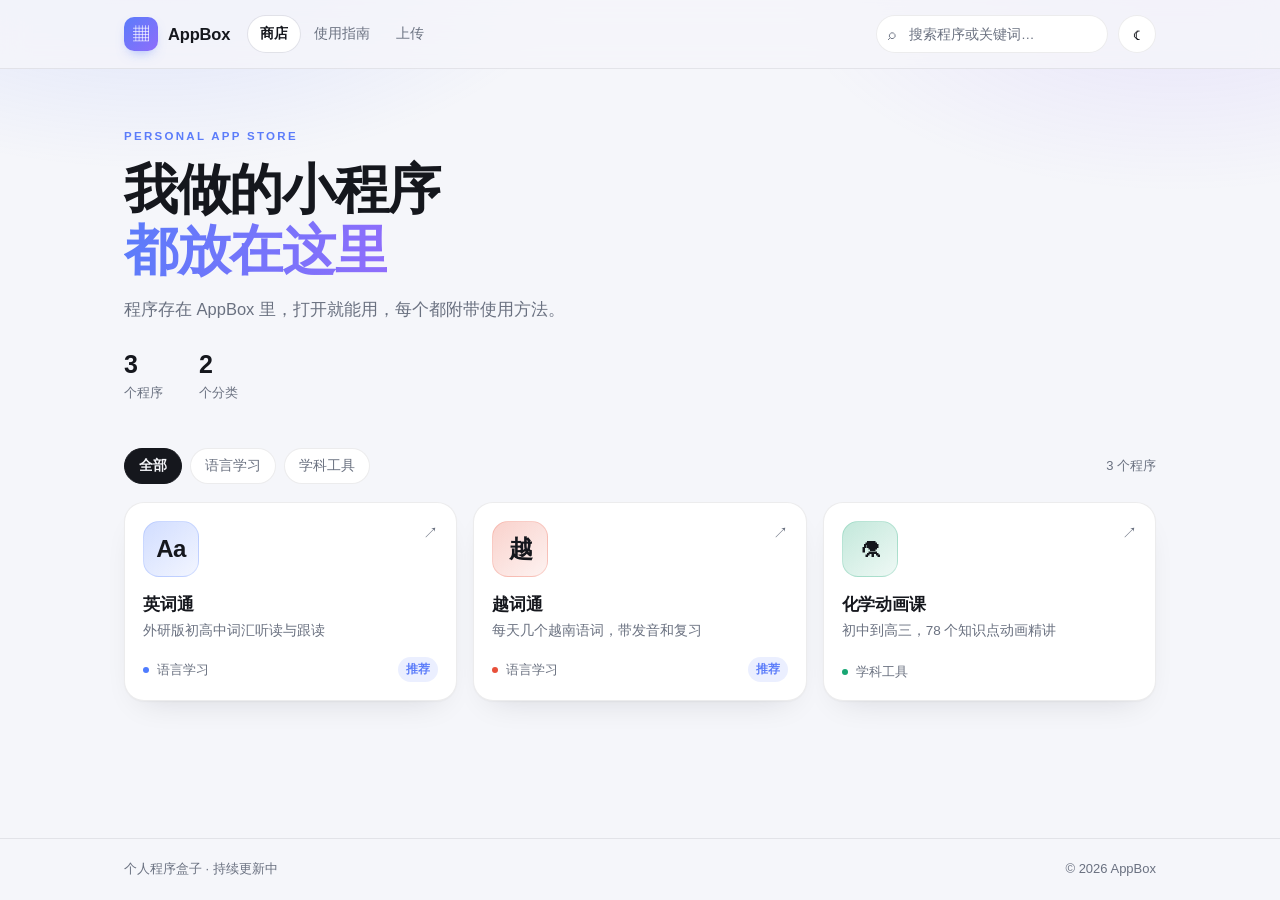
==== commit efb3870b: "Point storefront to the three live apps" ====
--- a/index.html
+++ b/index.html
@@ -379,7 +379,7 @@
           <button class="btn primary sm" id="embedClose" type="button">关闭</button>
         </div>
       </div>
-      <iframe class="embed-frame" id="embedFrame" src="about:blank" title="程序窗口"></iframe>
+      <iframe class="embed-frame" id="embedFrame" src="about:blank" title="程序窗口" allow="autoplay; microphone; fullscreen; clipboard-write; encrypted-media" allowfullscreen></iframe>
     </div>
   </div>
 
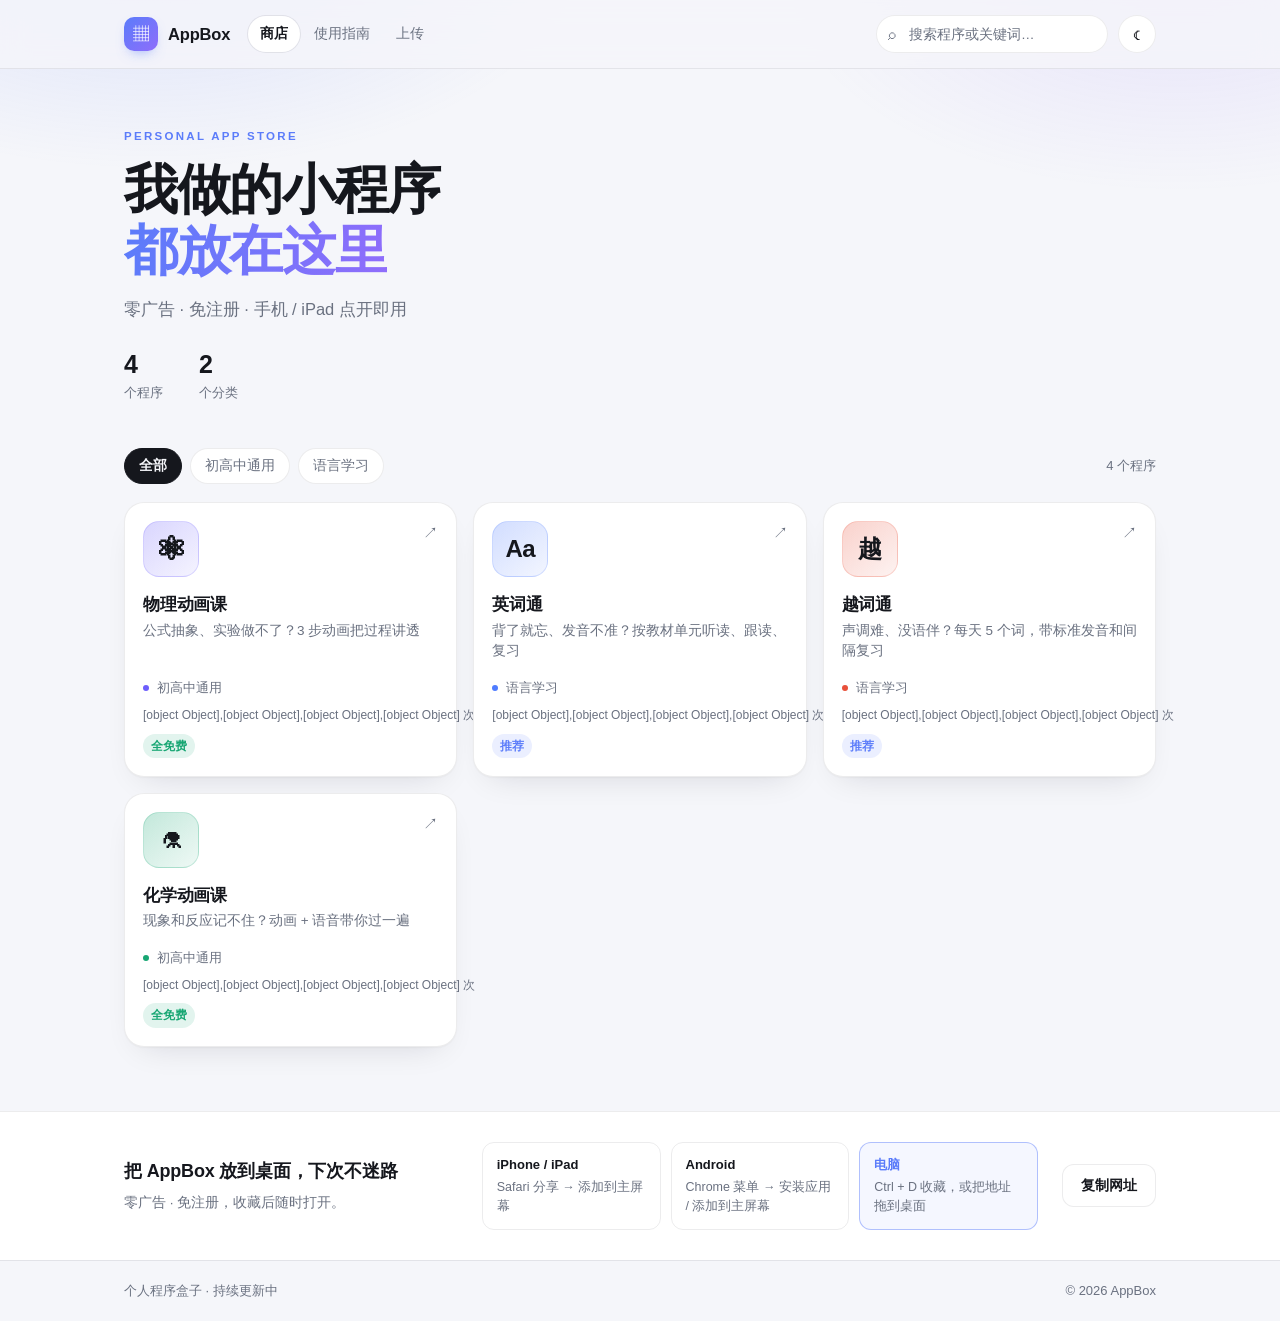
==== commit 21a49c28: "Add loading overlay, usage counts, and storefront refresh" ====
--- a/index.html
+++ b/index.html
@@ -39,7 +39,7 @@
         <section class="hero">
           <p class="hero-kicker">PERSONAL APP STORE</p>
           <h1>我做的小程序<br><span class="grad">都放在这里</span></h1>
-          <p class="hero-sub" id="heroSub">程序存在 AppBox 里，打开就能用，每个都附带使用方法。</p>
+          <p class="hero-sub" id="heroSub">零广告 · 免注册 · 手机 / iPad 点开即用</p>
           <div class="hero-stats">
             <div class="stat"><strong id="statApps">0</strong><span>个程序</span></div>
             <div class="stat"><strong id="statCats">0</strong><span>个分类</span></div>
@@ -220,7 +220,7 @@
           <ul class="plain">
             <li><strong>浏览：</strong>首页的卡片就是所有程序，点进去能看到介绍和具体的使用方法。</li>
             <li><strong>查找：</strong>右上角可以搜名字、标签和介绍；顶部的分类可以只看某一类。</li>
-            <li><strong>打开：</strong>网页程序会在站内窗口直接运行，也可以单独开一页；可下载文件会触发下载。</li>
+            <li><strong>打开：</strong>网页程序会在站内窗口直接运行，也可以单独开一页；可下载文件会触发下载。应用升级后重新打开就是新版，如果看到旧页面，点窗口右上角「刷新」。</li>
             <li><strong>分享：</strong>每个程序都有独立链接，点「复制链接」发给别人，对方打开就直接到那个程序。</li>
           </ul>
           <div class="callout">手机上也能用，页面会自动适配窄屏。站点发布到网上之后，发给朋友一个网址就够了。</div>
@@ -349,6 +349,12 @@
             <dd>网页程序运行在浏览器沙箱里，只能访问自己目录里的文件。需要读写本地文件时，选「可下载文件」，或让程序提供文件选择按钮。</dd>
             <dt>怎么更新已经发布的程序？</dt>
             <dd>在「上传」页用同一个链接标识重新提交，旧条目和文件会被覆盖。只想改介绍文字，也可以重新填写信息后提交。</dd>
+            <dt>嵌入的应用升级后，AppBox 会自动更新吗？</dt>
+            <dd>应用本身是直接加载原网址，升级发布后打开就是新版；AppBox 还会读取各站点的 VERSION 文件，自动更新详情页显示的版本号。浏览器或 Service Worker 可能缓存旧资源，必要时点站内窗口的「刷新」。</dd>
+            <dt>第一次打开为什么慢？</dt>
+            <dd>第一次要下载页面、脚本和音频，站内窗口会显示「正在加载…」。之后浏览器和应用自己的缓存会保留资源；支持离线的应用断网也能用。看到旧页面就点右上角「刷新」。</dd>
+            <dt>卡片上的「打开次数」怎么算？</dt>
+            <dd>按点击「打开程序」的次数累计，用的是公开计数器，不需要注册。同一个人多次打开会重复计数，不是独立访客数。</dd>
             <dt>上传的文件存在哪？怎么备份？</dt>
             <dd>网页程序在 <code>apps/</code>，下载文件在 <code>files/</code>，信息在 <code>data/apps.json</code>，都在仓库里。备份就是 <code>git clone</code> 或复制整个项目。</dd>
             <dt>密码能真正保护上传吗？</dt>
@@ -361,6 +367,30 @@
     </section>
   </main>
 
+  <section class="save-hint" aria-label="收藏 AppBox">
+    <div class="wrap save-inner">
+      <div class="save-copy">
+        <h2>把 AppBox 放到桌面，下次不迷路</h2>
+        <p>零广告 · 免注册，收藏后随时打开。</p>
+      </div>
+      <div class="save-ways">
+        <div class="save-way" data-platform="ios">
+          <strong>iPhone / iPad</strong>
+          <span>Safari 分享 → 添加到主屏幕</span>
+        </div>
+        <div class="save-way" data-platform="android">
+          <strong>Android</strong>
+          <span>Chrome 菜单 → 安装应用 / 添加到主屏幕</span>
+        </div>
+        <div class="save-way" data-platform="desktop">
+          <strong>电脑</strong>
+          <span>Ctrl + D 收藏，或把地址拖到桌面</span>
+        </div>
+      </div>
+      <button class="btn ghost" id="copySiteBtn" type="button">复制网址</button>
+    </div>
+  </section>
+
   <footer class="site-footer">
     <div class="wrap footer-inner">
       <span id="footerText">个人程序盒子 · 持续更新中</span>
@@ -375,11 +405,19 @@
         <span class="traffic" aria-hidden="true"><i></i><i></i><i></i></span>
         <span class="embed-title" id="embedTitle">程序</span>
         <div class="embed-actions">
+          <button class="btn ghost sm" id="embedReload" type="button">⟳ 刷新</button>
           <button class="btn ghost sm" id="embedNewWindow" type="button">↗ 新窗口</button>
           <button class="btn primary sm" id="embedClose" type="button">关闭</button>
         </div>
       </div>
-      <iframe class="embed-frame" id="embedFrame" src="about:blank" title="程序窗口" allow="autoplay; microphone; fullscreen; clipboard-write; encrypted-media" allowfullscreen></iframe>
+      <div class="embed-frame-wrap">
+        <iframe class="embed-frame" id="embedFrame" src="about:blank" title="程序窗口" allow="autoplay; microphone; fullscreen; clipboard-write; encrypted-media" allowfullscreen></iframe>
+        <div class="embed-loading" id="embedLoading" hidden>
+          <span class="spinner" aria-hidden="true"></span>
+          <p class="embed-loading-title">正在加载…</p>
+          <p class="embed-loading-sub">仅首次打开较慢，之后会自动缓存；支持离线的应用断网也能用。</p>
+        </div>
+      </div>
     </div>
   </div>
 
--- a/assets/style.css
+++ b/assets/style.css
@@ -413,6 +413,10 @@
   font-size: 13.5px;
   line-height: 1.55;
   color: var(--muted);
+  display: -webkit-box;
+  -webkit-line-clamp: 2;
+  -webkit-box-orient: vertical;
+  overflow: hidden;
 }
 
 .card-foot {
@@ -420,9 +424,24 @@
   padding-top: 2px;
   display: flex;
   align-items: center;
+  flex-wrap: wrap;
   gap: 8px;
   font-size: 12.5px;
   color: var(--muted);
+}
+
+.card-foot-right {
+  margin-left: auto;
+  display: flex;
+  align-items: center;
+  gap: 8px;
+  flex-wrap: wrap;
+}
+
+.card-usage {
+  font-size: 12px;
+  color: var(--muted);
+  white-space: nowrap;
 }
 
 .cat-dot {
@@ -433,13 +452,18 @@
 }
 
 .badge {
-  margin-left: auto;
   padding: 3px 8px;
   border-radius: 999px;
   background: rgba(91, 124, 250, 0.12);
   color: var(--accent);
   font-size: 11.5px;
   font-weight: 600;
+  white-space: nowrap;
+}
+
+.badge.free {
+  background: rgba(23, 166, 115, 0.12);
+  color: #17a673;
 }
 
 /* ---------------- Empty ---------------- */
@@ -940,6 +964,65 @@
   flex-wrap: wrap;
 }
 
+/* ---------------- 收藏引导 ---------------- */
+
+.save-hint {
+  padding: 30px 0;
+  background: var(--surface);
+  border-top: 1px solid var(--border);
+}
+
+.save-inner {
+  display: grid;
+  grid-template-columns: 1.2fr 2fr auto;
+  gap: 24px;
+  align-items: center;
+}
+
+.save-copy h2 {
+  margin: 0 0 6px;
+  font-size: 18px;
+  letter-spacing: -0.01em;
+}
+
+.save-copy p {
+  margin: 0;
+  color: var(--muted);
+  font-size: 13.5px;
+}
+
+.save-ways {
+  display: grid;
+  grid-template-columns: repeat(3, 1fr);
+  gap: 10px;
+}
+
+.save-way {
+  padding: 12px 14px;
+  border: 1px solid var(--border);
+  border-radius: 12px;
+  color: var(--muted);
+  font-size: 12.5px;
+  line-height: 1.55;
+  transition: border-color 0.2s ease, background 0.2s ease;
+}
+
+.save-way strong {
+  display: block;
+  margin-bottom: 3px;
+  color: var(--text);
+  font-size: 13px;
+}
+
+.save-way.is-current {
+  border-color: rgba(91, 124, 250, 0.45);
+  background: rgba(91, 124, 250, 0.06);
+}
+
+.save-way.is-current strong { color: var(--accent); }
+
+.save-hint .btn { justify-self: start; }
+
 /* ---------------- Embed window ---------------- */
 
 .embed-layer {
@@ -1008,12 +1091,66 @@
   flex: none;
 }
 
+.embed-frame-wrap {
+  position: relative;
+  flex: 1;
+  min-height: 0;
+  display: flex;
+}
+
 .embed-frame {
   flex: 1;
   width: 100%;
   min-height: 0;
   border: 0;
   background: #fff;
+}
+
+.embed-loading {
+  position: absolute;
+  inset: 0;
+  z-index: 2;
+  display: flex;
+  flex-direction: column;
+  align-items: center;
+  justify-content: center;
+  gap: 10px;
+  padding: 24px;
+  text-align: center;
+  background: var(--surface);
+}
+
+.embed-loading[hidden] {
+  display: none !important;
+}
+
+.embed-loading p {
+  margin: 0;
+}
+
+.embed-loading-title {
+  font-size: 14px;
+  font-weight: 600;
+}
+
+.embed-loading-sub {
+  max-width: 340px;
+  color: var(--muted);
+  font-size: 12.5px;
+  line-height: 1.75;
+}
+
+.spinner {
+  width: 34px;
+  height: 34px;
+  border: 3px solid var(--border);
+  border-top-color: var(--accent);
+  border-radius: 50%;
+  animation: appbox-spin 0.8s linear infinite;
+}
+
+@keyframes appbox-spin {
+  to { transform: rotate(360deg); }
 }
 
 @keyframes fade-in {
@@ -1051,6 +1188,8 @@
   .detail-body { grid-template-columns: 1fr; }
   .panel.side { position: static; }
   .search input { width: 186px; }
+  .save-inner { grid-template-columns: 1fr; gap: 16px; }
+  .save-ways { grid-template-columns: 1fr; }
 }
 
 @media (max-width: 680px) {
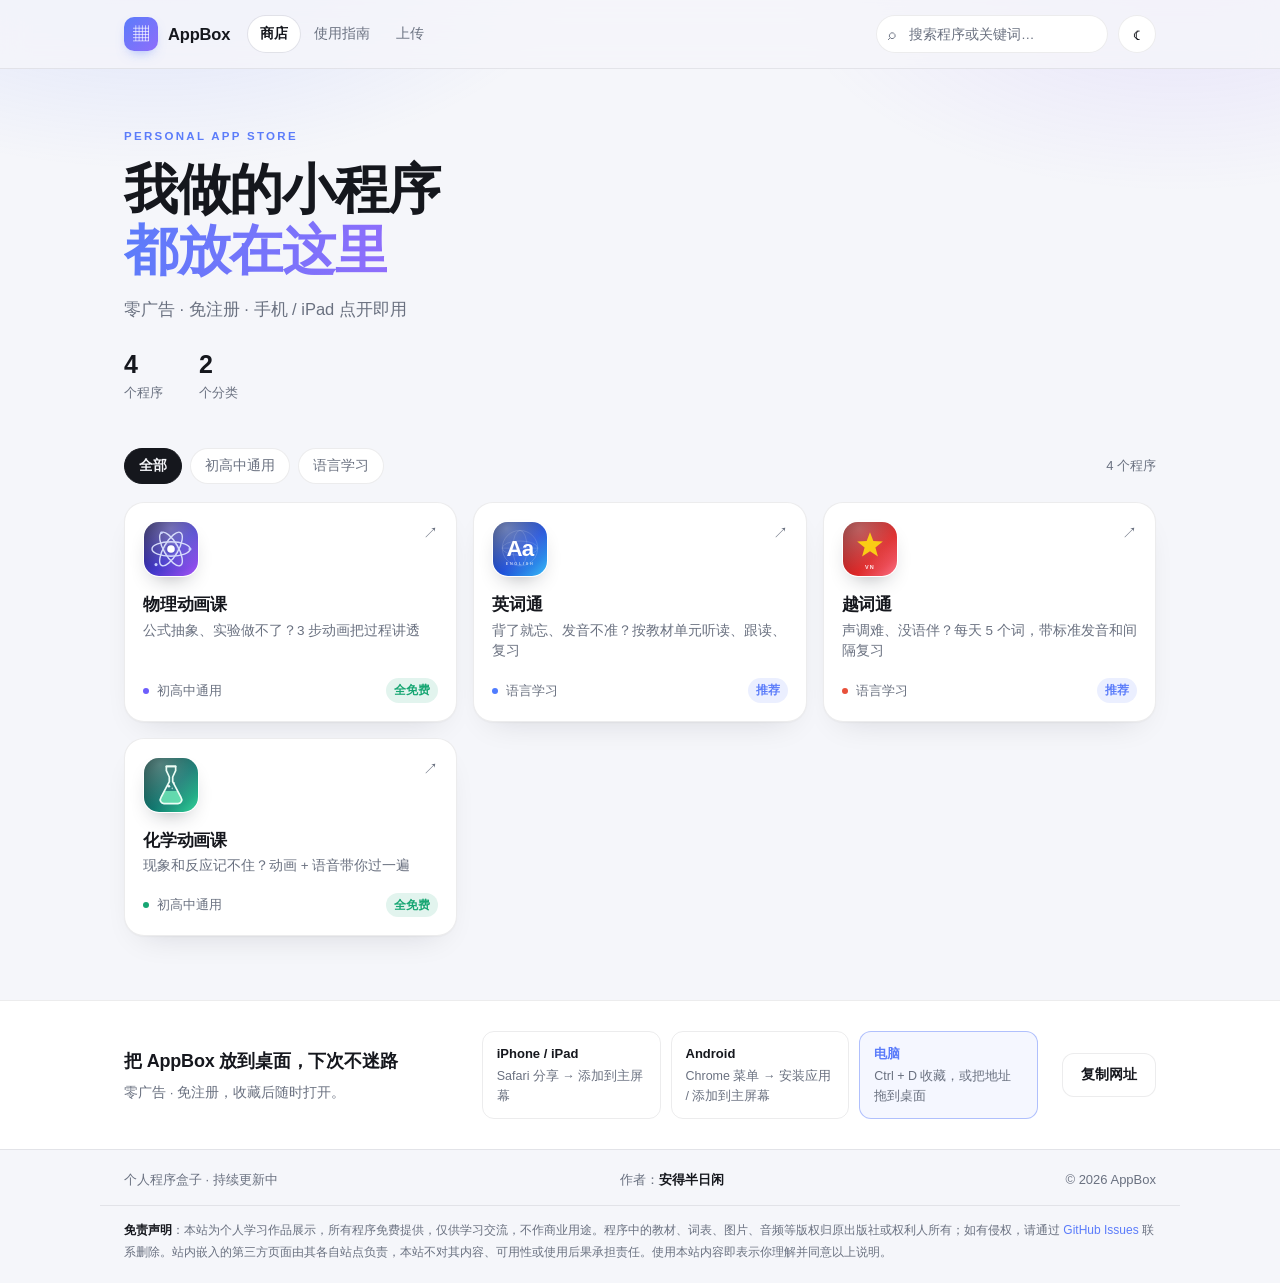
==== commit e2109395: "Add custom icons, author credit, disclaimer, and fix count field" ====
--- a/index.html
+++ b/index.html
@@ -5,6 +5,7 @@
   <meta name="viewport" content="width=device-width, initial-scale=1">
   <title>AppBox · 我做的小程序都放在这里</title>
   <meta name="description" content="AppBox — 一个属于你自己的程序盒子。程序存在自己的存储空间里，打开就能用，每个程序都附带使用方法。">
+  <meta name="author" content="安得半日闲">
   <meta name="theme-color" content="#f5f6fa">
   <link rel="icon" href="data:image/svg+xml,%3Csvg xmlns='http://www.w3.org/2000/svg' viewBox='0 0 32 32'%3E%3Crect width='32' height='32' rx='8' fill='%235b7cfa'/%3E%3Crect x='8' y='8' width='7' height='7' rx='2' fill='white'/%3E%3Crect x='17' y='8' width='7' height='7' rx='2' fill='white'/%3E%3Crect x='8' y='17' width='7' height='7' rx='2' fill='white'/%3E%3Crect x='17' y='17' width='7' height='7' rx='2' fill='white'/%3E%3C/svg%3E">
   <link rel="stylesheet" href="assets/style.css">
@@ -394,7 +395,11 @@
   <footer class="site-footer">
     <div class="wrap footer-inner">
       <span id="footerText">个人程序盒子 · 持续更新中</span>
+      <span class="footer-author">作者：<strong id="footerAuthor">安得半日闲</strong></span>
       <span>© <span id="footerYear">2026</span> AppBox</span>
+    </div>
+    <div class="wrap disclaimer">
+      <p><strong>免责声明</strong>：本站为个人学习作品展示，所有程序免费提供，仅供学习交流，不作商业用途。程序中的教材、词表、图片、音频等版权归原出版社或权利人所有；如有侵权，请通过 <a href="https://github.com/feifeigongzhu123/AppBox/issues" target="_blank" rel="noopener">GitHub Issues</a> 联系删除。站内嵌入的第三方页面由其各自站点负责，本站不对其内容、可用性或使用后果承担责任。使用本站内容即表示你理解并同意以上说明。</p>
     </div>
   </footer>
 
--- a/assets/style.css
+++ b/assets/style.css
@@ -378,10 +378,15 @@
   overflow: hidden;
 }
 
+.app-icon.has-img {
+  box-shadow: 0 10px 22px -12px rgba(20, 24, 36, 0.45);
+}
+
 .app-icon.has-img img {
-  width: 78%;
-  height: 78%;
-  object-fit: contain;
+  display: block;
+  width: 100%;
+  height: 100%;
+  object-fit: cover;
 }
 
 .app-icon.big {
@@ -963,6 +968,35 @@
   gap: 12px;
   flex-wrap: wrap;
 }
+
+.footer-author { color: var(--muted); }
+
+.footer-author strong {
+  color: var(--text);
+  font-weight: 600;
+}
+
+.disclaimer {
+  margin-top: 14px;
+  padding-top: 14px;
+  border-top: 1px solid var(--border);
+}
+
+.disclaimer p {
+  margin: 0;
+  color: var(--muted);
+  font-size: 12px;
+  line-height: 1.8;
+}
+
+.disclaimer strong { color: var(--text); }
+
+.disclaimer a {
+  color: var(--accent);
+  text-decoration: none;
+}
+
+.disclaimer a:hover { text-decoration: underline; }
 
 /* ---------------- 收藏引导 ---------------- */
 
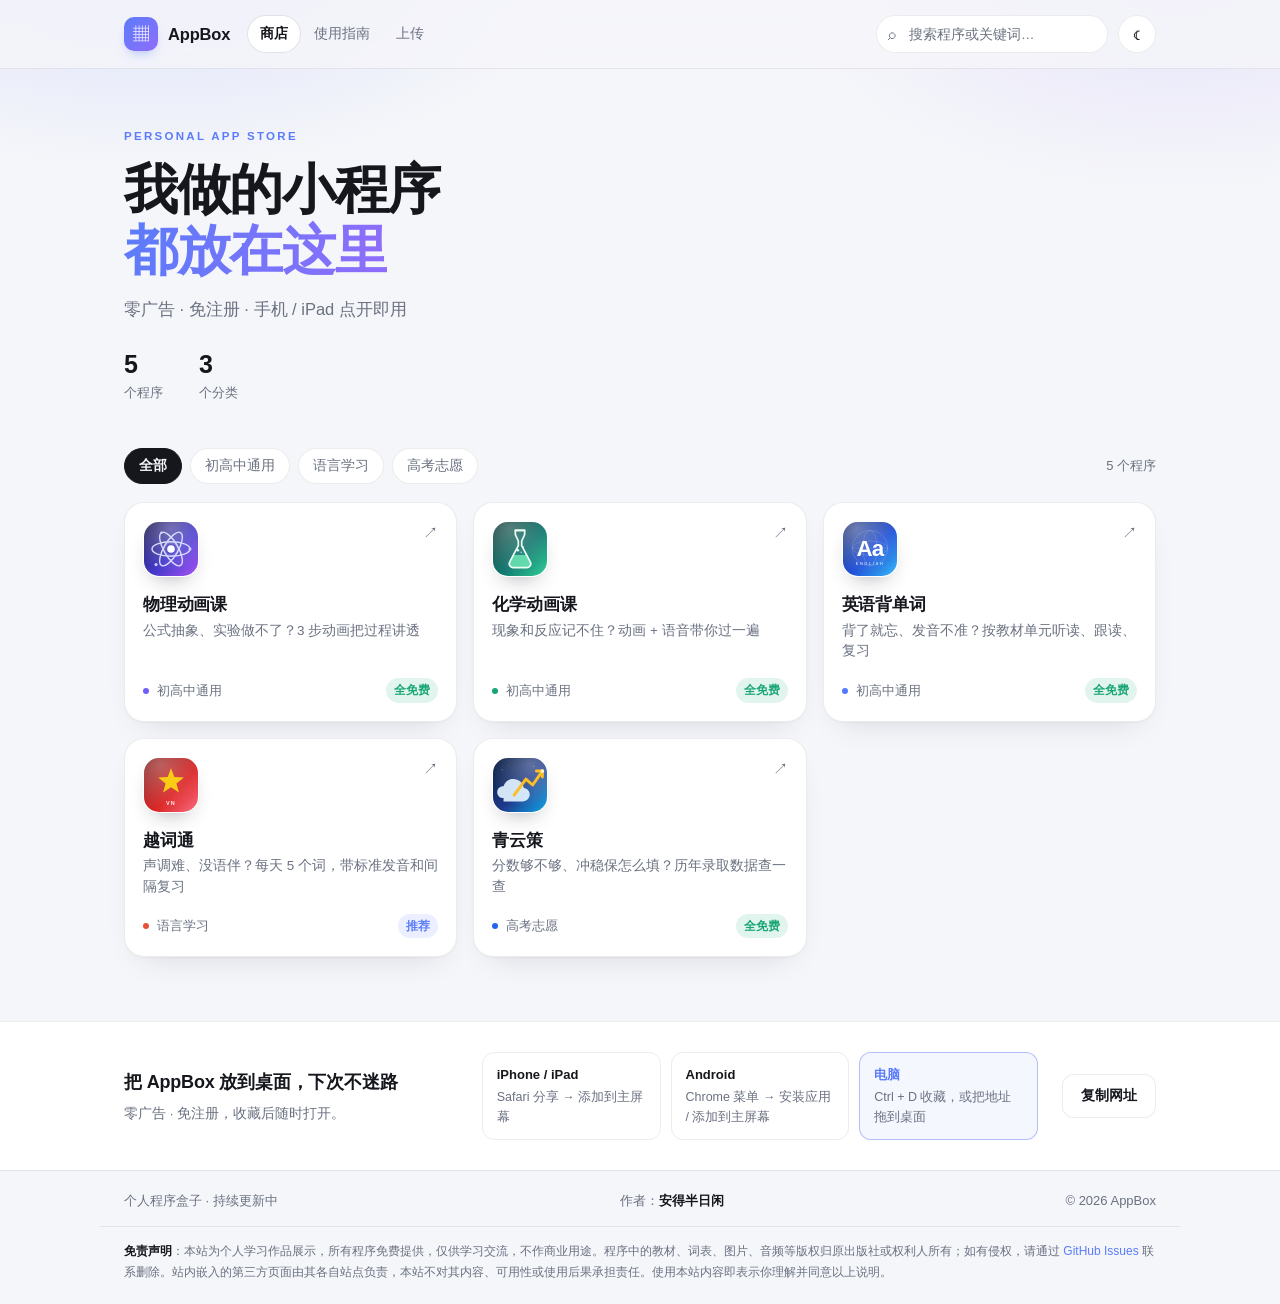
==== commit cb6fbc07: "Add qingyun, rename English app, reorder, switch to Vercount" ====
--- a/index.html
+++ b/index.html
@@ -124,7 +124,7 @@
             </label>
             <label class="field">
               <span>名称</span>
-              <input id="fName" maxlength="60" placeholder="例如：英词通">
+              <input id="fName" maxlength="60" placeholder="例如：英语背单词">
             </label>
             <label class="field">
               <span>链接标识</span>
@@ -354,8 +354,8 @@
             <dd>应用本身是直接加载原网址，升级发布后打开就是新版；AppBox 还会读取各站点的 VERSION 文件，自动更新详情页显示的版本号。浏览器或 Service Worker 可能缓存旧资源，必要时点站内窗口的「刷新」。</dd>
             <dt>第一次打开为什么慢？</dt>
             <dd>第一次要下载页面、脚本和音频，站内窗口会显示「正在加载…」。之后浏览器和应用自己的缓存会保留资源；支持离线的应用断网也能用。看到旧页面就点右上角「刷新」。</dd>
-            <dt>卡片上的「打开次数」怎么算？</dt>
-            <dd>按点击「打开程序」的次数累计，用的是公开计数器，不需要注册。同一个人多次打开会重复计数，不是独立访客数。</dd>
+            <dt>卡片上的「点击次数」怎么算？</dt>
+            <dd>按进入程序详情页的次数累计，使用 Vercount 公开计数器，不需要注册。同一人多次进入会重复计数，不是独立访客数；数字会缓存在本机，统计服务不可用时保留上次结果或显示「—」。</dd>
             <dt>上传的文件存在哪？怎么备份？</dt>
             <dd>网页程序在 <code>apps/</code>，下载文件在 <code>files/</code>，信息在 <code>data/apps.json</code>，都在仓库里。备份就是 <code>git clone</code> 或复制整个项目。</dd>
             <dt>密码能真正保护上传吗？</dt>
